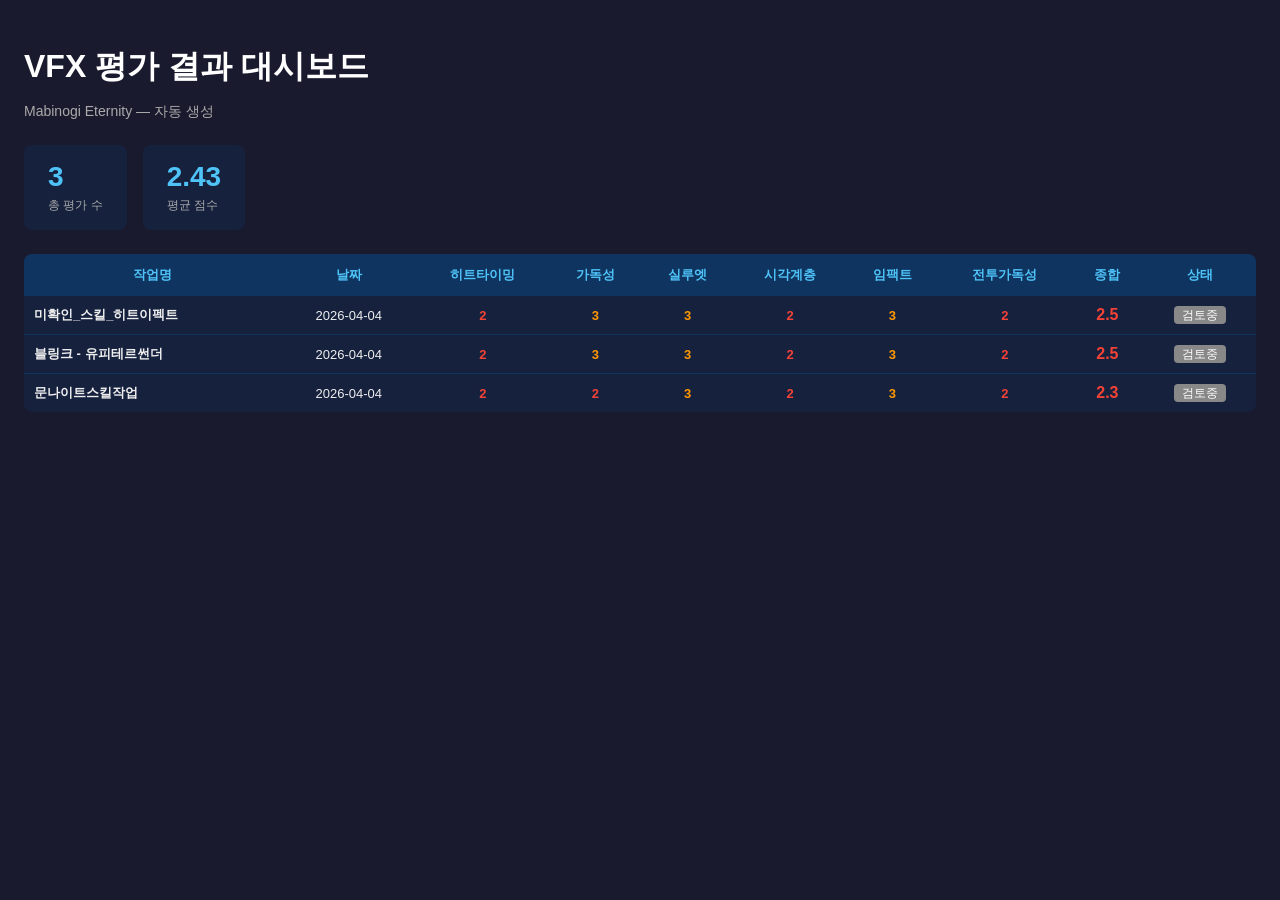
==== docs/index.html @ 22f62b9a "Add GitHub Pages dashboard for VFX evaluation results Co-Authored-By: Claude Sonnet 4.6 <noreply@ant" ====
<!DOCTYPE html>
<html lang="ko">
<head>
  <meta charset="UTF-8">
  <meta name="viewport" content="width=device-width, initial-scale=1.0">
  <title>VFX 평가 결과 대시보드</title>
  <style>
    body { font-family: -apple-system, BlinkMacSystemFont, "Segoe UI", sans-serif; background: #1a1a2e; color: #eee; margin: 0; padding: 24px; }
    h1 { color: #fff; margin-bottom: 4px; }
    .meta { color: #aaa; font-size: 14px; margin-bottom: 24px; }
    .stats { display: flex; gap: 16px; margin-bottom: 24px; }
    .stat { background: #16213e; border-radius: 8px; padding: 16px 24px; }
    .stat-value { font-size: 28px; font-weight: bold; color: #4fc3f7; }
    .stat-label { font-size: 12px; color: #aaa; margin-top: 4px; }
    table { width: 100%; border-collapse: collapse; background: #16213e; border-radius: 8px; overflow: hidden; }
    th { background: #0f3460; color: #4fc3f7; padding: 12px 10px; text-align: center; font-size: 13px; }
    td { padding: 10px; text-align: center; border-bottom: 1px solid #0f3460; font-size: 13px; }
    tr:last-child td { border-bottom: none; }
    tr:hover td { background: #0f3460; }
    td:first-child { text-align: left; font-weight: bold; }
  </style>
</head>
<body>
  <h1>VFX 평가 결과 대시보드</h1>
  <p class="meta">Mabinogi Eternity — 자동 생성</p>

  <div class="stats">
    <div class="stat">
      <div class="stat-value">3</div>
      <div class="stat-label">총 평가 수</div>
    </div>
    <div class="stat">
      <div class="stat-value">2.43</div>
      <div class="stat-label">평균 점수</div>
    </div>
  </div>

  <table>
    <thead>
      <tr>
        <th>작업명</th><th>날짜</th>
        <th>히트타이밍</th><th>가독성</th><th>실루엣</th>
        <th>시각계층</th><th>임팩트</th><th>전투가독성</th>
        <th>종합</th><th>상태</th>
      </tr>
    </thead>
    <tbody>
        <tr>
            <td>미확인_스킬_히트이펙트</td>
            <td>2026-04-04</td>
            <td><span style="color:#f44336;font-weight:bold">2</span></td>
            <td><span style="color:#ff9800;font-weight:bold">3</span></td>
            <td><span style="color:#ff9800;font-weight:bold">3</span></td>
            <td><span style="color:#f44336;font-weight:bold">2</span></td>
            <td><span style="color:#ff9800;font-weight:bold">3</span></td>
            <td><span style="color:#f44336;font-weight:bold">2</span></td>
            <td style="font-size:16px;font-weight:bold;color:#f44336">2.5</td>
            <td><span style="background:#888;color:#fff;padding:2px 8px;border-radius:4px;font-size:12px">검토중</span></td>
        </tr>
        
        <tr>
            <td>블링크 - 유피테르썬더</td>
            <td>2026-04-04</td>
            <td><span style="color:#f44336;font-weight:bold">2</span></td>
            <td><span style="color:#ff9800;font-weight:bold">3</span></td>
            <td><span style="color:#ff9800;font-weight:bold">3</span></td>
            <td><span style="color:#f44336;font-weight:bold">2</span></td>
            <td><span style="color:#ff9800;font-weight:bold">3</span></td>
            <td><span style="color:#f44336;font-weight:bold">2</span></td>
            <td style="font-size:16px;font-weight:bold;color:#f44336">2.5</td>
            <td><span style="background:#888;color:#fff;padding:2px 8px;border-radius:4px;font-size:12px">검토중</span></td>
        </tr>
        
        <tr>
            <td>문나이트스킬작업</td>
            <td>2026-04-04</td>
            <td><span style="color:#f44336;font-weight:bold">2</span></td>
            <td><span style="color:#f44336;font-weight:bold">2</span></td>
            <td><span style="color:#ff9800;font-weight:bold">3</span></td>
            <td><span style="color:#f44336;font-weight:bold">2</span></td>
            <td><span style="color:#ff9800;font-weight:bold">3</span></td>
            <td><span style="color:#f44336;font-weight:bold">2</span></td>
            <td style="font-size:16px;font-weight:bold;color:#f44336">2.3</td>
            <td><span style="background:#888;color:#fff;padding:2px 8px;border-radius:4px;font-size:12px">검토중</span></td>
        </tr>
        </tbody>
  </table>
</body>
</html>
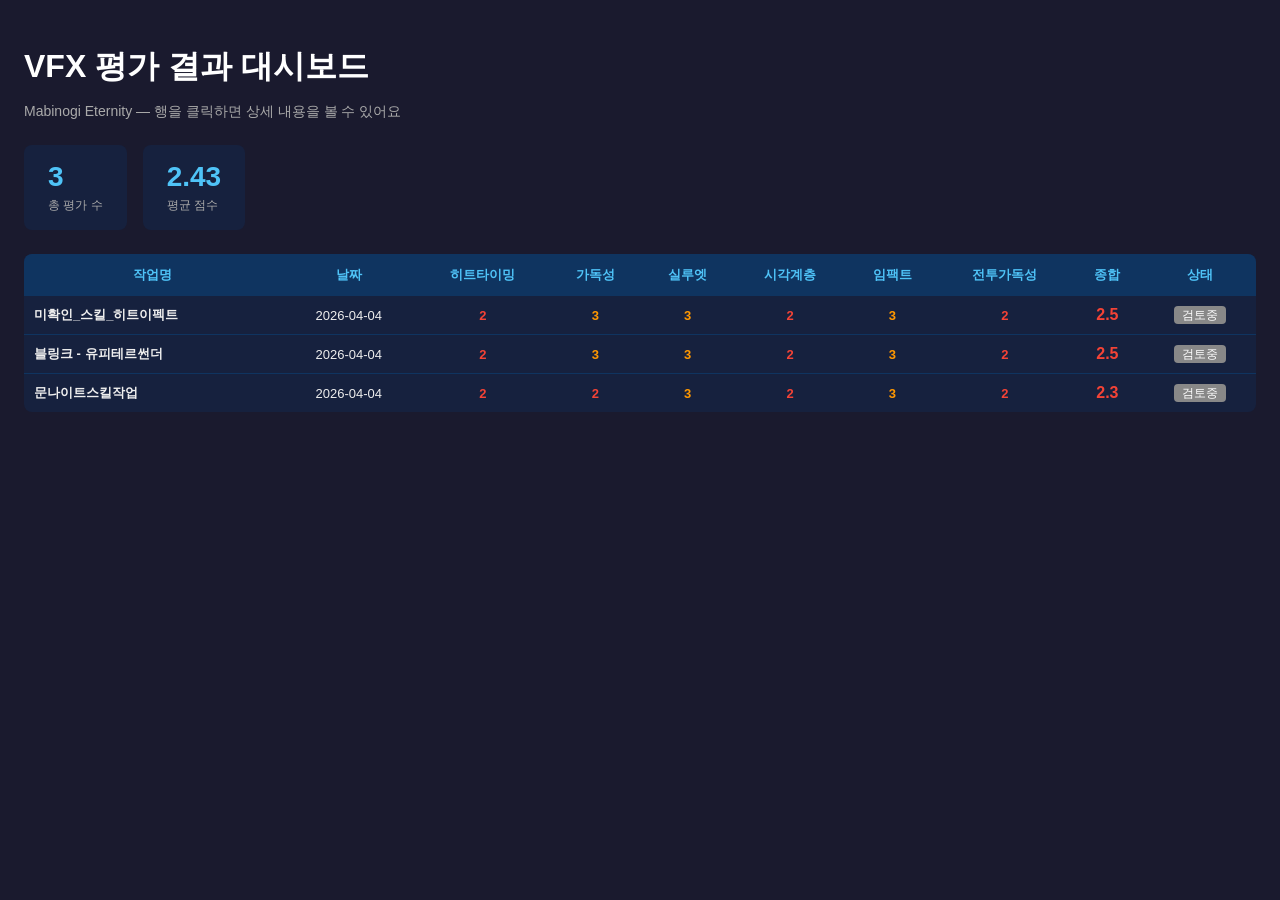
==== commit 5a241c13: "Add clickable modal detail view to VFX dashboard Co-Authored-By: Claude Sonnet 4.6 <noreply@anthropi" ====
--- a/docs/index.html
+++ b/docs/index.html
@@ -8,7 +8,7 @@
     body { font-family: -apple-system, BlinkMacSystemFont, "Segoe UI", sans-serif; background: #1a1a2e; color: #eee; margin: 0; padding: 24px; }
     h1 { color: #fff; margin-bottom: 4px; }
     .meta { color: #aaa; font-size: 14px; margin-bottom: 24px; }
-    .stats { display: flex; gap: 16px; margin-bottom: 24px; }
+    .stats { display: flex; gap: 16px; margin-bottom: 24px; flex-wrap: wrap; }
     .stat { background: #16213e; border-radius: 8px; padding: 16px 24px; }
     .stat-value { font-size: 28px; font-weight: bold; color: #4fc3f7; }
     .stat-label { font-size: 12px; color: #aaa; margin-top: 4px; }
@@ -16,13 +16,29 @@
     th { background: #0f3460; color: #4fc3f7; padding: 12px 10px; text-align: center; font-size: 13px; }
     td { padding: 10px; text-align: center; border-bottom: 1px solid #0f3460; font-size: 13px; }
     tr:last-child td { border-bottom: none; }
-    tr:hover td { background: #0f3460; }
+    tr:hover td { background: #1a4a7a; }
     td:first-child { text-align: left; font-weight: bold; }
+
+    /* 모달 */
+    .modal-overlay { display:none; position:fixed; top:0; left:0; width:100%; height:100%; background:rgba(0,0,0,0.7); z-index:100; align-items:center; justify-content:center; }
+    .modal-overlay.active { display:flex; }
+    .modal { background:#16213e; border-radius:12px; padding:28px; max-width:600px; width:90%; max-height:85vh; overflow-y:auto; position:relative; }
+    .modal-close { position:absolute; top:16px; right:16px; background:none; border:none; color:#aaa; font-size:22px; cursor:pointer; }
+    .modal-close:hover { color:#fff; }
+    .modal h2 { margin-top:0; color:#4fc3f7; }
+    .modal-section { margin-bottom:20px; }
+    .modal-section h3 { color:#ff9800; font-size:14px; margin-bottom:8px; border-bottom:1px solid #0f3460; padding-bottom:4px; }
+    .modal-section p { color:#ccc; font-size:14px; line-height:1.6; margin:0; }
+    .score-grid { display:grid; grid-template-columns:repeat(3,1fr); gap:8px; margin-bottom:20px; }
+    .score-item { background:#0f3460; border-radius:6px; padding:10px; text-align:center; }
+    .score-item .label { font-size:11px; color:#aaa; }
+    .score-item .value { font-size:20px; font-weight:bold; margin-top:2px; }
+    .tag { display:inline-block; background:#0f3460; border-radius:4px; padding:4px 8px; font-size:12px; margin:3px 2px; color:#ccc; }
   </style>
 </head>
 <body>
   <h1>VFX 평가 결과 대시보드</h1>
-  <p class="meta">Mabinogi Eternity — 자동 생성</p>
+  <p class="meta">Mabinogi Eternity — 행을 클릭하면 상세 내용을 볼 수 있어요</p>
 
   <div class="stats">
     <div class="stat">
@@ -45,7 +61,7 @@
       </tr>
     </thead>
     <tbody>
-        <tr>
+        <tr onclick="showDetail(0)" style="cursor:pointer">
             <td>미확인_스킬_히트이펙트</td>
             <td>2026-04-04</td>
             <td><span style="color:#f44336;font-weight:bold">2</span></td>
@@ -58,7 +74,7 @@
             <td><span style="background:#888;color:#fff;padding:2px 8px;border-radius:4px;font-size:12px">검토중</span></td>
         </tr>
         
-        <tr>
+        <tr onclick="showDetail(1)" style="cursor:pointer">
             <td>블링크 - 유피테르썬더</td>
             <td>2026-04-04</td>
             <td><span style="color:#f44336;font-weight:bold">2</span></td>
@@ -71,7 +87,7 @@
             <td><span style="background:#888;color:#fff;padding:2px 8px;border-radius:4px;font-size:12px">검토중</span></td>
         </tr>
         
-        <tr>
+        <tr onclick="showDetail(2)" style="cursor:pointer">
             <td>문나이트스킬작업</td>
             <td>2026-04-04</td>
             <td><span style="color:#f44336;font-weight:bold">2</span></td>
@@ -85,5 +101,72 @@
         </tr>
         </tbody>
   </table>
+
+  <!-- 상세 모달 -->
+  <div class="modal-overlay" id="modal" onclick="closeModal(event)">
+    <div class="modal">
+      <button class="modal-close" onclick="document.getElementById('modal').classList.remove('active')">✕</button>
+      <h2 id="modal-title"></h2>
+      <div class="score-grid" id="modal-scores"></div>
+      <div class="modal-section">
+        <h3>요약</h3>
+        <p id="modal-summary"></p>
+      </div>
+      <div class="modal-section">
+        <h3>강점</h3>
+        <div id="modal-strengths"></div>
+      </div>
+      <div class="modal-section">
+        <h3>문제점</h3>
+        <div id="modal-issues"></div>
+      </div>
+      <div class="modal-section">
+        <h3>개선 액션</h3>
+        <div id="modal-actions"></div>
+      </div>
+    </div>
+  </div>
+
+  <script>
+    const data = [{"task_name": "미확인_스킬_히트이펙트", "summary": "원형 링 구조의 스킬 이펙트로 형태 자체는 인지되나, 히트 타이밍과 중심 충돌 지점이 불명확하고 요소가 분산되어 있어 전투 상황에서 가독성이 떨어질 가능성이 있다.", "scores": {"hit_timing": 2, "readability": 3, "silhouette": 3, "visual_hierarchy": 2, "impact": 3, "combat_readability": 2}, "strengths": ["원형 링 형태가 스킬 범위를 직관적으로 전달함", "다양한 파티클 요소로 에너지감은 존재함"], "issues": ["히트 순간이 어디인지 중심점이 불명확함", "파티클 요소가 분산되어 시선이 분산됨", "캐릭터와 이펙트가 겹쳐 실루엣 구분이 어려움"], "recommended_actions": ["히트 중심점에 플래시 또는 임팩트 스파크 강화", "보조 파티클 밀도 줄여 핵심 형상 부각", "캐릭터와 이펙트 레이어 대비 조정"], "overall_score": 2.5, "approval_status": "draft", "_filename": "2026-04-04_테스트_스킬히트.json"}, {"task_name": "블링크 - 유피테르썬더", "summary": "캐릭터가 고속으로 전진하는 대시/블링크 계열 스킬 이펙트. 블루 계열의 에너지 원통형 궤적과 골드/화이트 파편 연출이 조합된 구성. 방향성과 속도감은 전달되나, 히트 포인트가 불명확하고 다수 전투 상황에서 가독성 저하 우려가 있음.", "scores": {"hit_timing": 2, "readability": 3, "silhouette": 3, "visual_hierarchy": 2, "impact": 3, "combat_readability": 2}, "strengths": ["블루 에너지 원통 궤적이 스킬의 방향성과 이동 속도감을 직관적으로 전달함", "골드/화이트 파편 파티클이 블루 기조와 대비되어 시각적 리듬감을 형성함", "원근감 있는 원형 링 구조가 스킬의 규모와 깊이를 암시함"], "issues": ["히트 시점을 명확히 알 수 있는 플래시, 임팩트 버스트 등의 명시적 히트 마커가 부재하여 타격 인지가 어려움", "블루 궤적 내부에 화이트/골드 파티클이 혼재되어 핵심 실루엣이 뭉개지고 형태 구분이 약함", "이펙트 전체에 시각적 우선순위가 분산되어 있어 어느 요소가 핵심인지 판단하기 어려움 — 링, 궤적, 파편이 동등한 밝기로 경쟁함", "다수 전투 환경에서 바닥에 깔리는 수평형 구조 특성상 다른 이펙트와 겹쳤을 때 식별력이 현저히 저하될 가능성이 높음"], "recommended_actions": ["스킬 도달 지점에 짧고 강한 임팩트 버스트(화이트 플래시 + 링 확산) 추가하여 히트 타이밍을 명확히 구분할 것", "블루 궤적의 코어 라인(가장 밝은 중심부)을 다른 파티클보다 확연히 밝게 설정하여 Visual Hierarchy 를 명확히 재정립할 것", "골드/화이트 파편 파티클의 밀도를 현재 대비 30~40% 감소시켜 실루엣 노이즈를 줄이고 블루 궤적 형태를 살릴 것", "Combat Readability 향상을 위해 이펙트 전체 채도를 높이고, 경쟁 이펙트와의 구분을 위한 독자적인 색상 서명(예: 끝단의 번개 방전 효과)을 강화할 것"], "overall_score": 2.5, "approval_status": "draft", "_filename": "2026-04-04_블링크 - 유피테르썬더.json"}, {"task_name": "문나이트스킬작업", "summary": "대시 스킬 VFX로 골든 링, 파티클 버스트, 연기 이펙트가 복합적으로 사용된 구성이다. 골든 링의 실루엣은 비교적 명확하나, 대시 방향성과 히트 타이밍 전달이 약하고 이펙트 간 시각적 우선순위가 혼재되어 전투 상황에서의 가독성이 저하될 우려가 있다.", "scores": {"hit_timing": 2, "readability": 2, "silhouette": 3, "visual_hierarchy": 2, "impact": 3, "combat_readability": 2}, "strengths": ["골든 링 형태가 비교적 뚜렷하게 식별되어 스킬 존재감을 형성함", "파티클 버스트와 연기의 조합으로 기본적인 에너지 방출 느낌은 전달됨"], "issues": ["대시 방향성을 나타내는 모션 블러 또는 트레일 이펙트가 부재하여 스킬이 '대시'임을 시각적으로 파악하기 어려움", "골든 링, 청록색 파티클, 연기, 우측 패널형 이펙트가 동시에 경쟁하여 시각적 우선순위가 분산되고 핵심 요소가 묻힘", "히트 시점을 알리는 명확한 플래시 또는 임팩트 프레임이 식별되지 않아 타격감 전달이 불분명함", "우측의 패널형 이펙트 요소가 스킬 컨셉과의 연관성이 불명확하여 가독성을 저해함"], "recommended_actions": ["대시 방향으로 이어지는 모션 트레일(속도감 라인 또는 리본 이펙트)을 추가하여 스킬 유형이 대시임을 즉각 전달할 것", "히트 또는 발동 시점에 단발성 화이트/골드 플래시 프레임을 삽입하여 hit_timing 체감을 강화할 것", "우측 패널형 이펙트를 스킬 컨셉에 맞게 정리하거나 제거하여 골든 링을 주요 시각 계층으로 명확히 분리할 것", "다중 전투 환경을 고려하여 청록색 파티클의 채도와 밀도를 조절하고, 골든 링의 외곽선 두께를 강화해 실루엣 가독성을 높일 것"], "overall_score": 2.3, "approval_status": "draft", "_filename": "2026-04-04_문나이트스킬작업.json"}];
+    const scoreLabels = {
+      hit_timing: '히트타이밍', readability: '가독성', silhouette: '실루엣',
+      visual_hierarchy: '시각계층', impact: '임팩트', combat_readability: '전투가독성'
+    };
+    const scoreColors = v => v >= 4 ? '#4caf50' : v >= 3 ? '#ff9800' : '#f44336';
+
+    function showDetail(i) {
+      const r = data[i];
+      const scores = r.scores || {};
+      document.getElementById('modal-title').textContent = r.task_name || '-';
+      document.getElementById('modal-summary').textContent = r.summary || '-';
+
+      document.getElementById('modal-scores').innerHTML =
+        Object.entries(scoreLabels).map(([k, label]) => {
+          const v = scores[k];
+          return `<div class="score-item">
+            <div class="label">${label}</div>
+            <div class="value" style="color:${scoreColors(v)}">${v || '-'}</div>
+          </div>`;
+        }).join('') +
+        `<div class="score-item">
+          <div class="label">종합점수</div>
+          <div class="value" style="color:${scoreColors(r.overall_score)};font-size:24px">${r.overall_score || '-'}</div>
+        </div>`;
+
+      document.getElementById('modal-strengths').innerHTML =
+        (r.strengths || []).map(s => `<span class="tag">✓ ${s}</span>`).join('');
+      document.getElementById('modal-issues').innerHTML =
+        (r.issues || []).map(s => `<span class="tag">⚠ ${s}</span>`).join('');
+      document.getElementById('modal-actions').innerHTML =
+        (r.recommended_actions || []).map(s => `<span class="tag">→ ${s}</span>`).join('');
+
+      document.getElementById('modal').classList.add('active');
+    }
+
+    function closeModal(e) {
+      if (e.target.id === 'modal') document.getElementById('modal').classList.remove('active');
+    }
+  </script>
 </body>
 </html>
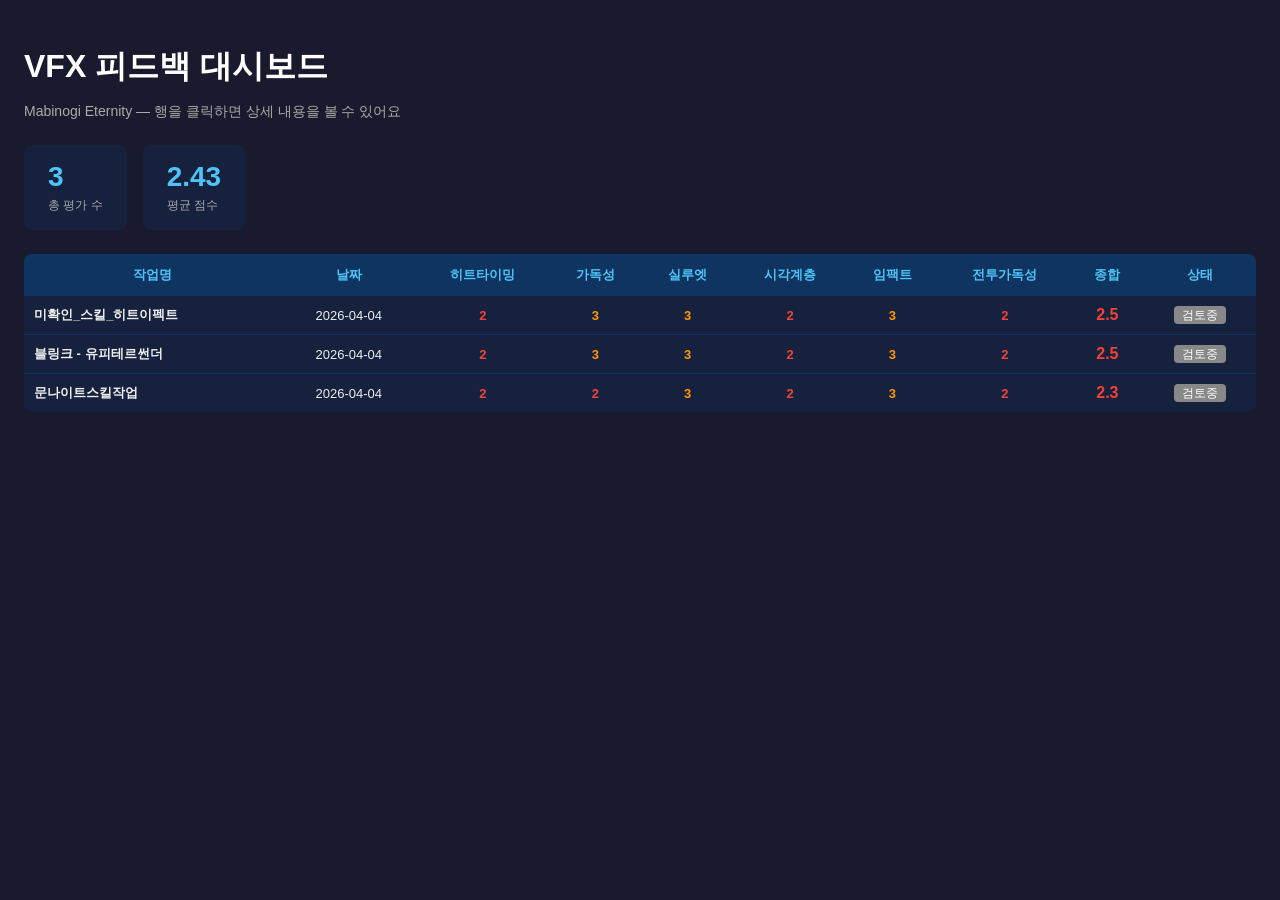
==== commit f1636076: "Rename: VFX 평가 결과 → VFX 피드백 Co-Authored-By: Claude Sonnet 4.6 <noreply@anthropic.com>" ====
--- a/docs/index.html
+++ b/docs/index.html
@@ -3,7 +3,7 @@
 <head>
   <meta charset="UTF-8">
   <meta name="viewport" content="width=device-width, initial-scale=1.0">
-  <title>VFX 평가 결과 대시보드</title>
+  <title>VFX 피드백 대시보드</title>
   <style>
     body { font-family: -apple-system, BlinkMacSystemFont, "Segoe UI", sans-serif; background: #1a1a2e; color: #eee; margin: 0; padding: 24px; }
     h1 { color: #fff; margin-bottom: 4px; }
@@ -37,7 +37,7 @@
   </style>
 </head>
 <body>
-  <h1>VFX 평가 결과 대시보드</h1>
+  <h1>VFX 피드백 대시보드</h1>
   <p class="meta">Mabinogi Eternity — 행을 클릭하면 상세 내용을 볼 수 있어요</p>
 
   <div class="stats">
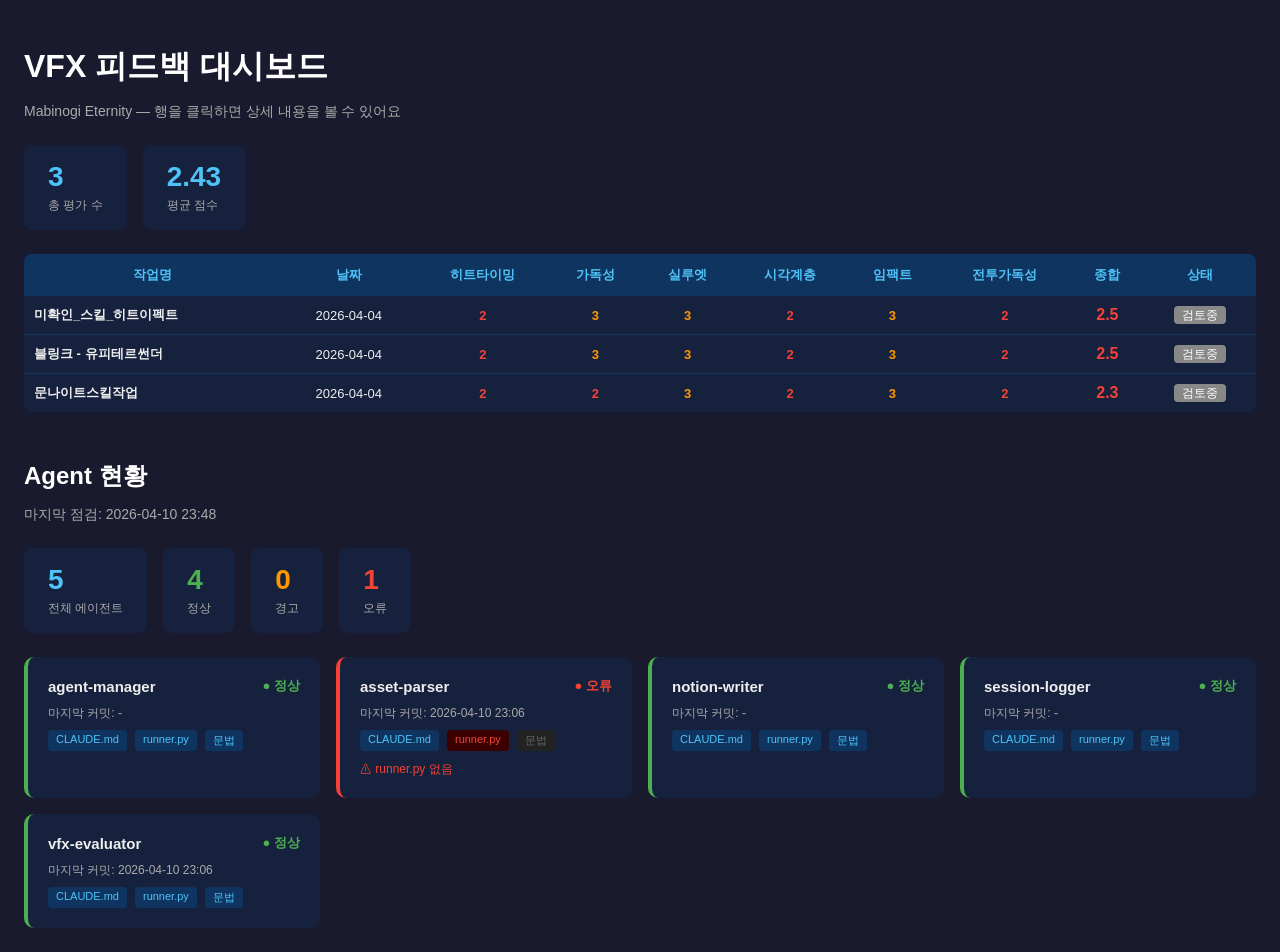
==== commit 24d6ebf9: "feat: add agent manager, session logger, health check, and dashboard - agents/session-logger: 세션 종료 " ====
--- a/docs/index.html
+++ b/docs/index.html
@@ -168,5 +168,60 @@
       if (e.target.id === 'modal') document.getElementById('modal').classList.remove('active');
     }
   </script>
+
+  <!-- 에이전트 현황 -->
+  <h2 style="color:#fff;margin-top:48px;margin-bottom:4px;">Agent 현황</h2>
+  <p class="meta" id="agent-updated">로딩 중...</p>
+  <div id="agent-summary" class="stats"></div>
+  <div id="agent-cards" style="display:grid;grid-template-columns:repeat(auto-fill,minmax(260px,1fr));gap:16px;margin-top:8px;"></div>
+
+  <script>
+    fetch('../agents/status.json')
+      .then(r => r.json())
+      .then(data => {
+        const agents = data.agents || [];
+        const updated = (data.updated_at || '').slice(0, 16).replace('T', ' ');
+        document.getElementById('agent-updated').textContent = `마지막 점검: ${updated}`;
+
+        const total = agents.length;
+        const healthy = agents.filter(a => a.status === 'healthy').length;
+        const warning = agents.filter(a => a.status === 'warning').length;
+        const error = agents.filter(a => a.status === 'error').length;
+
+        document.getElementById('agent-summary').innerHTML = `
+          <div class="stat"><div class="stat-value">${total}</div><div class="stat-label">전체 에이전트</div></div>
+          <div class="stat"><div class="stat-value" style="color:#4caf50">${healthy}</div><div class="stat-label">정상</div></div>
+          <div class="stat"><div class="stat-value" style="color:#ff9800">${warning}</div><div class="stat-label">경고</div></div>
+          <div class="stat"><div class="stat-value" style="color:#f44336">${error}</div><div class="stat-label">오류</div></div>
+        `;
+
+        const statusColor = { healthy: '#4caf50', warning: '#ff9800', error: '#f44336' };
+        const statusLabel = { healthy: '정상', warning: '경고', error: '오류' };
+        const statusIcon  = { healthy: '●', warning: '●', error: '●' };
+
+        document.getElementById('agent-cards').innerHTML = agents.map(a => `
+          <div style="background:#16213e;border-radius:10px;padding:20px;border-left:4px solid ${statusColor[a.status] || '#555'}">
+            <div style="display:flex;justify-content:space-between;align-items:center;margin-bottom:10px;">
+              <span style="font-weight:bold;font-size:15px;">${a.name}</span>
+              <span style="color:${statusColor[a.status]};font-size:13px;font-weight:bold;">
+                ${statusIcon[a.status]} ${statusLabel[a.status] || a.status}
+              </span>
+            </div>
+            <div style="font-size:12px;color:#aaa;margin-bottom:8px;">
+              마지막 커밋: ${a.last_commit || '-'}
+            </div>
+            <div style="display:flex;gap:8px;flex-wrap:wrap;">
+              <span style="font-size:11px;padding:3px 8px;border-radius:4px;background:${a.has_claude_md ? '#0f3460' : '#3a0000'};color:${a.has_claude_md ? '#4fc3f7' : '#f44336'}">CLAUDE.md</span>
+              <span style="font-size:11px;padding:3px 8px;border-radius:4px;background:${a.has_runner ? '#0f3460' : '#3a0000'};color:${a.has_runner ? '#4fc3f7' : '#f44336'}">runner.py</span>
+              <span style="font-size:11px;padding:3px 8px;border-radius:4px;background:${a.syntax_ok ? '#0f3460' : a.syntax_ok === false ? '#3a0000' : '#222'};color:${a.syntax_ok ? '#4fc3f7' : a.syntax_ok === false ? '#f44336' : '#666'}">문법</span>
+            </div>
+            ${a.issues && a.issues.length ? `<div style="margin-top:10px;font-size:12px;color:#f44336;">${a.issues.map(i => '⚠ ' + i).join('<br>')}</div>` : ''}
+          </div>
+        `).join('');
+      })
+      .catch(() => {
+        document.getElementById('agent-updated').textContent = 'status.json 로드 실패';
+      });
+  </script>
 </body>
 </html>
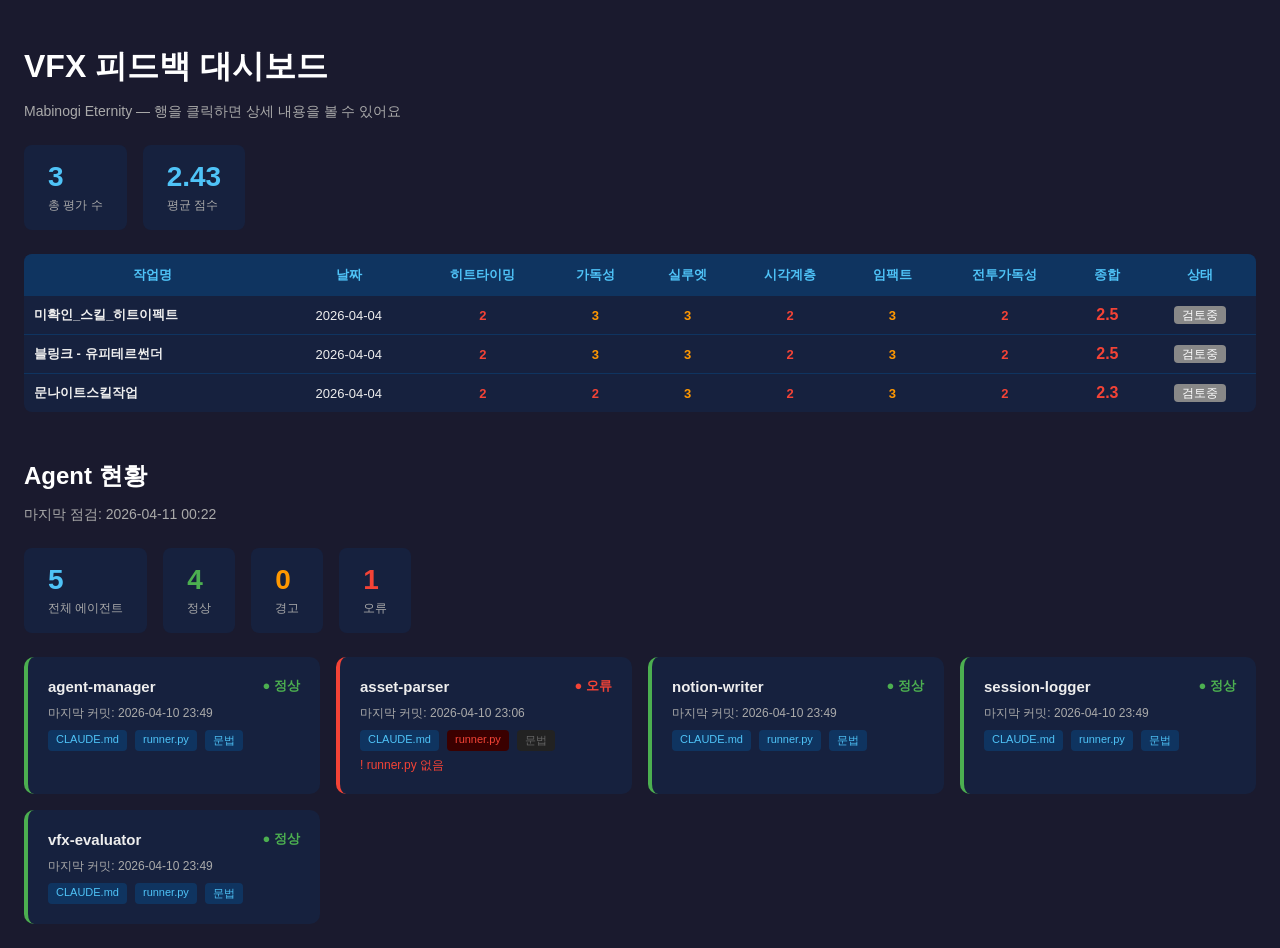
==== commit d3f296d6: "feat: add dashboard-builder agent, integrate agent status into dashboard - agents/dashboard-builder:" ====
--- a/docs/index.html
+++ b/docs/index.html
@@ -3,10 +3,11 @@
 <head>
   <meta charset="UTF-8">
   <meta name="viewport" content="width=device-width, initial-scale=1.0">
-  <title>VFX 피드백 대시보드</title>
+  <title>AI System Dashboard</title>
   <style>
     body { font-family: -apple-system, BlinkMacSystemFont, "Segoe UI", sans-serif; background: #1a1a2e; color: #eee; margin: 0; padding: 24px; }
-    h1 { color: #fff; margin-bottom: 4px; }
+    h1, h2 { color: #fff; margin-bottom: 4px; }
+    h2 { margin-top: 48px; }
     .meta { color: #aaa; font-size: 14px; margin-bottom: 24px; }
     .stats { display: flex; gap: 16px; margin-bottom: 24px; flex-wrap: wrap; }
     .stat { background: #16213e; border-radius: 8px; padding: 16px 24px; }
@@ -18,8 +19,7 @@
     tr:last-child td { border-bottom: none; }
     tr:hover td { background: #1a4a7a; }
     td:first-child { text-align: left; font-weight: bold; }
-
-    /* 모달 */
+    .agent-grid { display: grid; grid-template-columns: repeat(auto-fill, minmax(260px, 1fr)); gap: 16px; margin-top: 8px; }
     .modal-overlay { display:none; position:fixed; top:0; left:0; width:100%; height:100%; background:rgba(0,0,0,0.7); z-index:100; align-items:center; justify-content:center; }
     .modal-overlay.active { display:flex; }
     .modal { background:#16213e; border-radius:12px; padding:28px; max-width:600px; width:90%; max-height:85vh; overflow-y:auto; position:relative; }
@@ -37,18 +37,13 @@
   </style>
 </head>
 <body>
+
   <h1>VFX 피드백 대시보드</h1>
   <p class="meta">Mabinogi Eternity — 행을 클릭하면 상세 내용을 볼 수 있어요</p>
 
   <div class="stats">
-    <div class="stat">
-      <div class="stat-value">3</div>
-      <div class="stat-label">총 평가 수</div>
-    </div>
-    <div class="stat">
-      <div class="stat-value">2.43</div>
-      <div class="stat-label">평균 점수</div>
-    </div>
+    <div class="stat"><div class="stat-value">3</div><div class="stat-label">총 평가 수</div></div>
+    <div class="stat"><div class="stat-value">2.43</div><div class="stat-label">평균 점수</div></div>
   </div>
 
   <table>
@@ -73,7 +68,6 @@
             <td style="font-size:16px;font-weight:bold;color:#f44336">2.5</td>
             <td><span style="background:#888;color:#fff;padding:2px 8px;border-radius:4px;font-size:12px">검토중</span></td>
         </tr>
-        
         <tr onclick="showDetail(1)" style="cursor:pointer">
             <td>블링크 - 유피테르썬더</td>
             <td>2026-04-04</td>
@@ -86,7 +80,6 @@
             <td style="font-size:16px;font-weight:bold;color:#f44336">2.5</td>
             <td><span style="background:#888;color:#fff;padding:2px 8px;border-radius:4px;font-size:12px">검토중</span></td>
         </tr>
-        
         <tr onclick="showDetail(2)" style="cursor:pointer">
             <td>문나이트스킬작업</td>
             <td>2026-04-04</td>
@@ -98,9 +91,83 @@
             <td><span style="color:#f44336;font-weight:bold">2</span></td>
             <td style="font-size:16px;font-weight:bold;color:#f44336">2.3</td>
             <td><span style="background:#888;color:#fff;padding:2px 8px;border-radius:4px;font-size:12px">검토중</span></td>
-        </tr>
-        </tbody>
+        </tr></tbody>
   </table>
+
+  <h2>Agent 현황</h2>
+  <p class="meta">마지막 점검: 2026-04-11 00:22</p>
+  <div class="stats">
+    <div class="stat"><div class="stat-value">5</div><div class="stat-label">전체 에이전트</div></div>
+    <div class="stat"><div class="stat-value" style="color:#4caf50">4</div><div class="stat-label">정상</div></div>
+    <div class="stat"><div class="stat-value" style="color:#ff9800">0</div><div class="stat-label">경고</div></div>
+    <div class="stat"><div class="stat-value" style="color:#f44336">1</div><div class="stat-label">오류</div></div>
+  </div>
+  <div class="agent-grid">
+        <div style="background:#16213e;border-radius:10px;padding:20px;border-left:4px solid #4caf50">
+          <div style="display:flex;justify-content:space-between;align-items:center;margin-bottom:10px;">
+            <span style="font-weight:bold;font-size:15px;">agent-manager</span>
+            <span style="color:#4caf50;font-size:13px;font-weight:bold;">● 정상</span>
+          </div>
+          <div style="font-size:12px;color:#aaa;margin-bottom:8px;">마지막 커밋: 2026-04-10 23:49</div>
+          <div style="display:flex;gap:8px;flex-wrap:wrap;">
+            <span style="font-size:11px;padding:3px 8px;border-radius:4px;background:#0f3460;color:#4fc3f7">CLAUDE.md</span>
+            <span style="font-size:11px;padding:3px 8px;border-radius:4px;background:#0f3460;color:#4fc3f7">runner.py</span>
+            <span style="font-size:11px;padding:3px 8px;border-radius:4px;background:#0f3460;color:#4fc3f7">문법</span>
+          </div>
+          
+        </div>
+        <div style="background:#16213e;border-radius:10px;padding:20px;border-left:4px solid #f44336">
+          <div style="display:flex;justify-content:space-between;align-items:center;margin-bottom:10px;">
+            <span style="font-weight:bold;font-size:15px;">asset-parser</span>
+            <span style="color:#f44336;font-size:13px;font-weight:bold;">● 오류</span>
+          </div>
+          <div style="font-size:12px;color:#aaa;margin-bottom:8px;">마지막 커밋: 2026-04-10 23:06</div>
+          <div style="display:flex;gap:8px;flex-wrap:wrap;">
+            <span style="font-size:11px;padding:3px 8px;border-radius:4px;background:#0f3460;color:#4fc3f7">CLAUDE.md</span>
+            <span style="font-size:11px;padding:3px 8px;border-radius:4px;background:#3a0000;color:#f44336">runner.py</span>
+            <span style="font-size:11px;padding:3px 8px;border-radius:4px;background:#222;color:#666">문법</span>
+          </div>
+          <div style="font-size:12px;color:#f44336;margin-top:6px">! runner.py 없음</div>
+        </div>
+        <div style="background:#16213e;border-radius:10px;padding:20px;border-left:4px solid #4caf50">
+          <div style="display:flex;justify-content:space-between;align-items:center;margin-bottom:10px;">
+            <span style="font-weight:bold;font-size:15px;">notion-writer</span>
+            <span style="color:#4caf50;font-size:13px;font-weight:bold;">● 정상</span>
+          </div>
+          <div style="font-size:12px;color:#aaa;margin-bottom:8px;">마지막 커밋: 2026-04-10 23:49</div>
+          <div style="display:flex;gap:8px;flex-wrap:wrap;">
+            <span style="font-size:11px;padding:3px 8px;border-radius:4px;background:#0f3460;color:#4fc3f7">CLAUDE.md</span>
+            <span style="font-size:11px;padding:3px 8px;border-radius:4px;background:#0f3460;color:#4fc3f7">runner.py</span>
+            <span style="font-size:11px;padding:3px 8px;border-radius:4px;background:#0f3460;color:#4fc3f7">문법</span>
+          </div>
+          
+        </div>
+        <div style="background:#16213e;border-radius:10px;padding:20px;border-left:4px solid #4caf50">
+          <div style="display:flex;justify-content:space-between;align-items:center;margin-bottom:10px;">
+            <span style="font-weight:bold;font-size:15px;">session-logger</span>
+            <span style="color:#4caf50;font-size:13px;font-weight:bold;">● 정상</span>
+          </div>
+          <div style="font-size:12px;color:#aaa;margin-bottom:8px;">마지막 커밋: 2026-04-10 23:49</div>
+          <div style="display:flex;gap:8px;flex-wrap:wrap;">
+            <span style="font-size:11px;padding:3px 8px;border-radius:4px;background:#0f3460;color:#4fc3f7">CLAUDE.md</span>
+            <span style="font-size:11px;padding:3px 8px;border-radius:4px;background:#0f3460;color:#4fc3f7">runner.py</span>
+            <span style="font-size:11px;padding:3px 8px;border-radius:4px;background:#0f3460;color:#4fc3f7">문법</span>
+          </div>
+          
+        </div>
+        <div style="background:#16213e;border-radius:10px;padding:20px;border-left:4px solid #4caf50">
+          <div style="display:flex;justify-content:space-between;align-items:center;margin-bottom:10px;">
+            <span style="font-weight:bold;font-size:15px;">vfx-evaluator</span>
+            <span style="color:#4caf50;font-size:13px;font-weight:bold;">● 정상</span>
+          </div>
+          <div style="font-size:12px;color:#aaa;margin-bottom:8px;">마지막 커밋: 2026-04-10 23:49</div>
+          <div style="display:flex;gap:8px;flex-wrap:wrap;">
+            <span style="font-size:11px;padding:3px 8px;border-radius:4px;background:#0f3460;color:#4fc3f7">CLAUDE.md</span>
+            <span style="font-size:11px;padding:3px 8px;border-radius:4px;background:#0f3460;color:#4fc3f7">runner.py</span>
+            <span style="font-size:11px;padding:3px 8px;border-radius:4px;background:#0f3460;color:#4fc3f7">문법</span>
+          </div>
+          
+        </div></div>
 
   <!-- 상세 모달 -->
   <div class="modal-overlay" id="modal" onclick="closeModal(event)">
@@ -108,22 +175,10 @@
       <button class="modal-close" onclick="document.getElementById('modal').classList.remove('active')">✕</button>
       <h2 id="modal-title"></h2>
       <div class="score-grid" id="modal-scores"></div>
-      <div class="modal-section">
-        <h3>요약</h3>
-        <p id="modal-summary"></p>
-      </div>
-      <div class="modal-section">
-        <h3>강점</h3>
-        <div id="modal-strengths"></div>
-      </div>
-      <div class="modal-section">
-        <h3>문제점</h3>
-        <div id="modal-issues"></div>
-      </div>
-      <div class="modal-section">
-        <h3>개선 액션</h3>
-        <div id="modal-actions"></div>
-      </div>
+      <div class="modal-section"><h3>요약</h3><p id="modal-summary"></p></div>
+      <div class="modal-section"><h3>강점</h3><div id="modal-strengths"></div></div>
+      <div class="modal-section"><h3>문제점</h3><div id="modal-issues"></div></div>
+      <div class="modal-section"><h3>개선 액션</h3><div id="modal-actions"></div></div>
     </div>
   </div>
 
@@ -140,27 +195,15 @@
       const scores = r.scores || {};
       document.getElementById('modal-title').textContent = r.task_name || '-';
       document.getElementById('modal-summary').textContent = r.summary || '-';
-
       document.getElementById('modal-scores').innerHTML =
         Object.entries(scoreLabels).map(([k, label]) => {
           const v = scores[k];
-          return `<div class="score-item">
-            <div class="label">${label}</div>
-            <div class="value" style="color:${scoreColors(v)}">${v || '-'}</div>
-          </div>`;
+          return `<div class="score-item"><div class="label">${label}</div><div class="value" style="color:${scoreColors(v)}">${v || '-'}</div></div>`;
         }).join('') +
-        `<div class="score-item">
-          <div class="label">종합점수</div>
-          <div class="value" style="color:${scoreColors(r.overall_score)};font-size:24px">${r.overall_score || '-'}</div>
-        </div>`;
-
-      document.getElementById('modal-strengths').innerHTML =
-        (r.strengths || []).map(s => `<span class="tag">✓ ${s}</span>`).join('');
-      document.getElementById('modal-issues').innerHTML =
-        (r.issues || []).map(s => `<span class="tag">⚠ ${s}</span>`).join('');
-      document.getElementById('modal-actions').innerHTML =
-        (r.recommended_actions || []).map(s => `<span class="tag">→ ${s}</span>`).join('');
-
+        `<div class="score-item"><div class="label">종합점수</div><div class="value" style="color:${scoreColors(r.overall_score)};font-size:24px">${r.overall_score || '-'}</div></div>`;
+      document.getElementById('modal-strengths').innerHTML = (r.strengths || []).map(s => `<span class="tag">✓ ${s}</span>`).join('');
+      document.getElementById('modal-issues').innerHTML = (r.issues || []).map(s => `<span class="tag">⚠ ${s}</span>`).join('');
+      document.getElementById('modal-actions').innerHTML = (r.recommended_actions || []).map(s => `<span class="tag">→ ${s}</span>`).join('');
       document.getElementById('modal').classList.add('active');
     }
 
@@ -168,60 +211,5 @@
       if (e.target.id === 'modal') document.getElementById('modal').classList.remove('active');
     }
   </script>
-
-  <!-- 에이전트 현황 -->
-  <h2 style="color:#fff;margin-top:48px;margin-bottom:4px;">Agent 현황</h2>
-  <p class="meta" id="agent-updated">로딩 중...</p>
-  <div id="agent-summary" class="stats"></div>
-  <div id="agent-cards" style="display:grid;grid-template-columns:repeat(auto-fill,minmax(260px,1fr));gap:16px;margin-top:8px;"></div>
-
-  <script>
-    fetch('../agents/status.json')
-      .then(r => r.json())
-      .then(data => {
-        const agents = data.agents || [];
-        const updated = (data.updated_at || '').slice(0, 16).replace('T', ' ');
-        document.getElementById('agent-updated').textContent = `마지막 점검: ${updated}`;
-
-        const total = agents.length;
-        const healthy = agents.filter(a => a.status === 'healthy').length;
-        const warning = agents.filter(a => a.status === 'warning').length;
-        const error = agents.filter(a => a.status === 'error').length;
-
-        document.getElementById('agent-summary').innerHTML = `
-          <div class="stat"><div class="stat-value">${total}</div><div class="stat-label">전체 에이전트</div></div>
-          <div class="stat"><div class="stat-value" style="color:#4caf50">${healthy}</div><div class="stat-label">정상</div></div>
-          <div class="stat"><div class="stat-value" style="color:#ff9800">${warning}</div><div class="stat-label">경고</div></div>
-          <div class="stat"><div class="stat-value" style="color:#f44336">${error}</div><div class="stat-label">오류</div></div>
-        `;
-
-        const statusColor = { healthy: '#4caf50', warning: '#ff9800', error: '#f44336' };
-        const statusLabel = { healthy: '정상', warning: '경고', error: '오류' };
-        const statusIcon  = { healthy: '●', warning: '●', error: '●' };
-
-        document.getElementById('agent-cards').innerHTML = agents.map(a => `
-          <div style="background:#16213e;border-radius:10px;padding:20px;border-left:4px solid ${statusColor[a.status] || '#555'}">
-            <div style="display:flex;justify-content:space-between;align-items:center;margin-bottom:10px;">
-              <span style="font-weight:bold;font-size:15px;">${a.name}</span>
-              <span style="color:${statusColor[a.status]};font-size:13px;font-weight:bold;">
-                ${statusIcon[a.status]} ${statusLabel[a.status] || a.status}
-              </span>
-            </div>
-            <div style="font-size:12px;color:#aaa;margin-bottom:8px;">
-              마지막 커밋: ${a.last_commit || '-'}
-            </div>
-            <div style="display:flex;gap:8px;flex-wrap:wrap;">
-              <span style="font-size:11px;padding:3px 8px;border-radius:4px;background:${a.has_claude_md ? '#0f3460' : '#3a0000'};color:${a.has_claude_md ? '#4fc3f7' : '#f44336'}">CLAUDE.md</span>
-              <span style="font-size:11px;padding:3px 8px;border-radius:4px;background:${a.has_runner ? '#0f3460' : '#3a0000'};color:${a.has_runner ? '#4fc3f7' : '#f44336'}">runner.py</span>
-              <span style="font-size:11px;padding:3px 8px;border-radius:4px;background:${a.syntax_ok ? '#0f3460' : a.syntax_ok === false ? '#3a0000' : '#222'};color:${a.syntax_ok ? '#4fc3f7' : a.syntax_ok === false ? '#f44336' : '#666'}">문법</span>
-            </div>
-            ${a.issues && a.issues.length ? `<div style="margin-top:10px;font-size:12px;color:#f44336;">${a.issues.map(i => '⚠ ' + i).join('<br>')}</div>` : ''}
-          </div>
-        `).join('');
-      })
-      .catch(() => {
-        document.getElementById('agent-updated').textContent = 'status.json 로드 실패';
-      });
-  </script>
 </body>
 </html>
